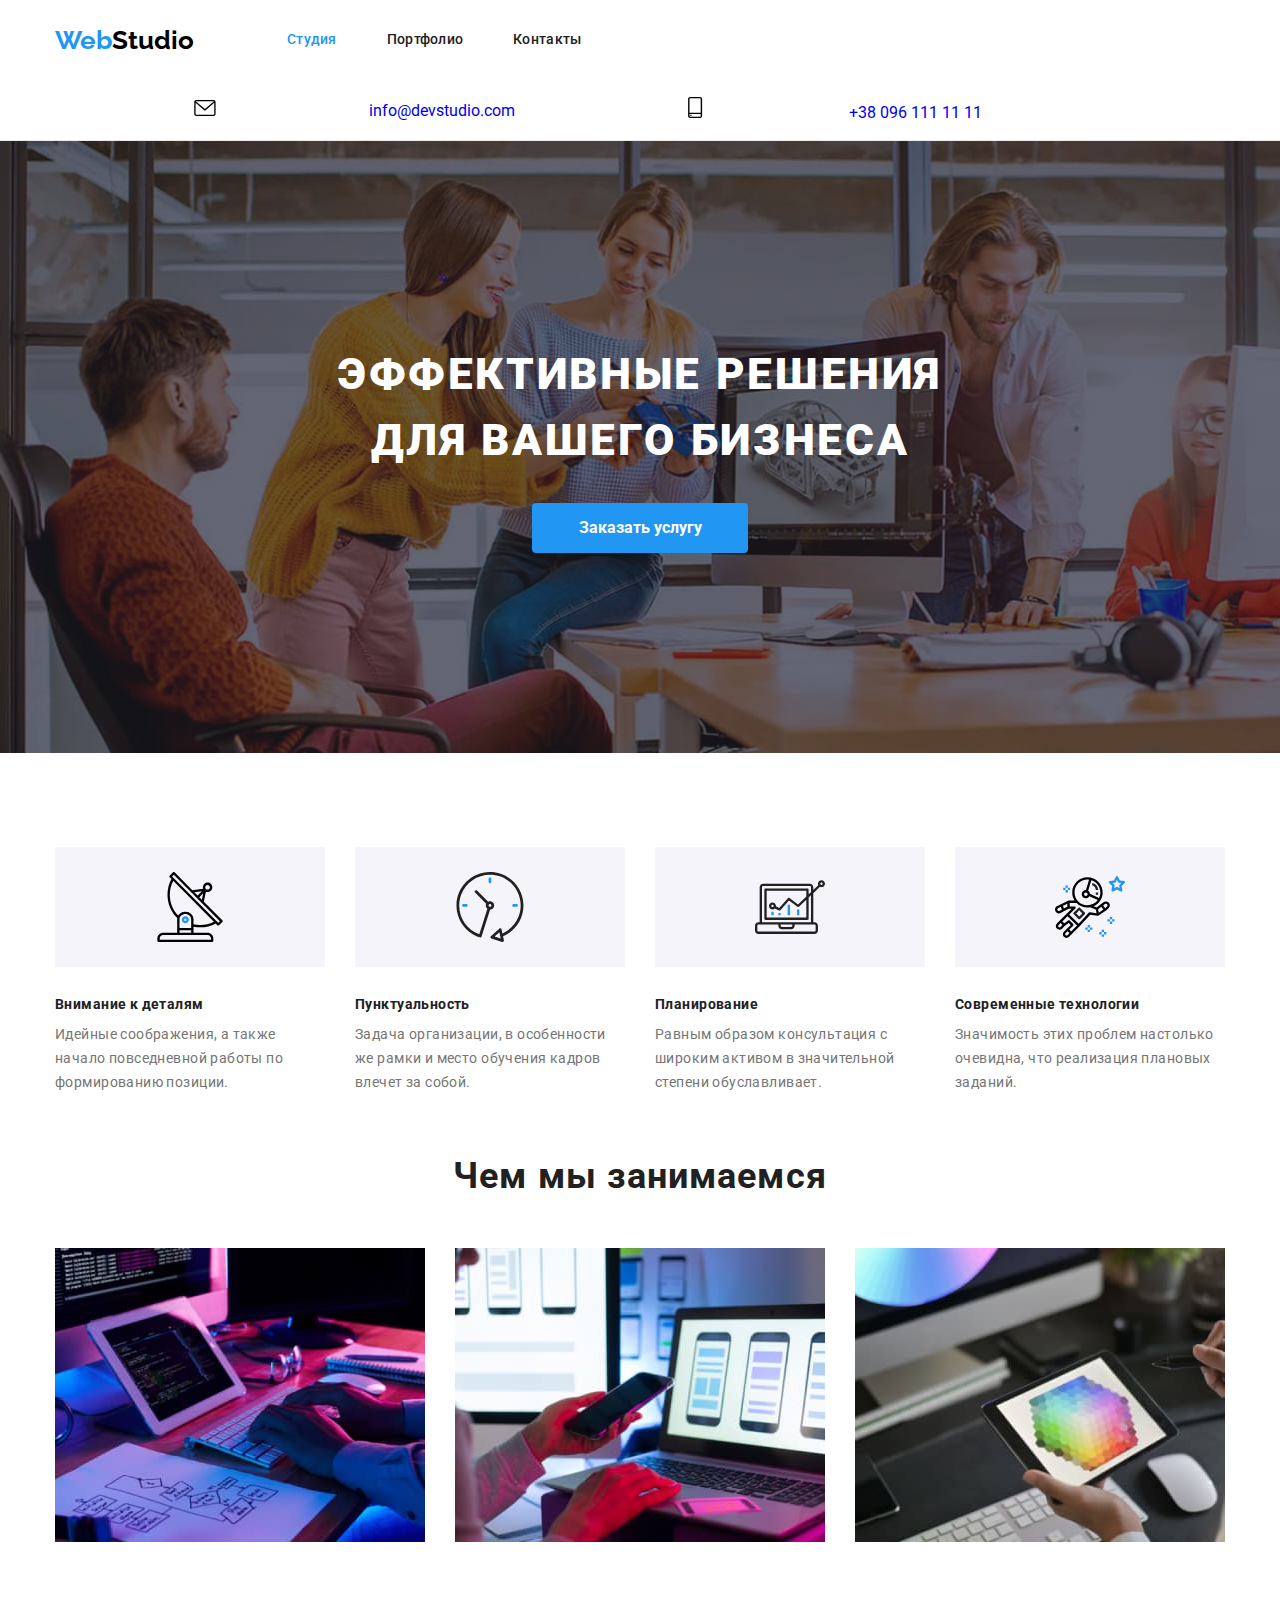
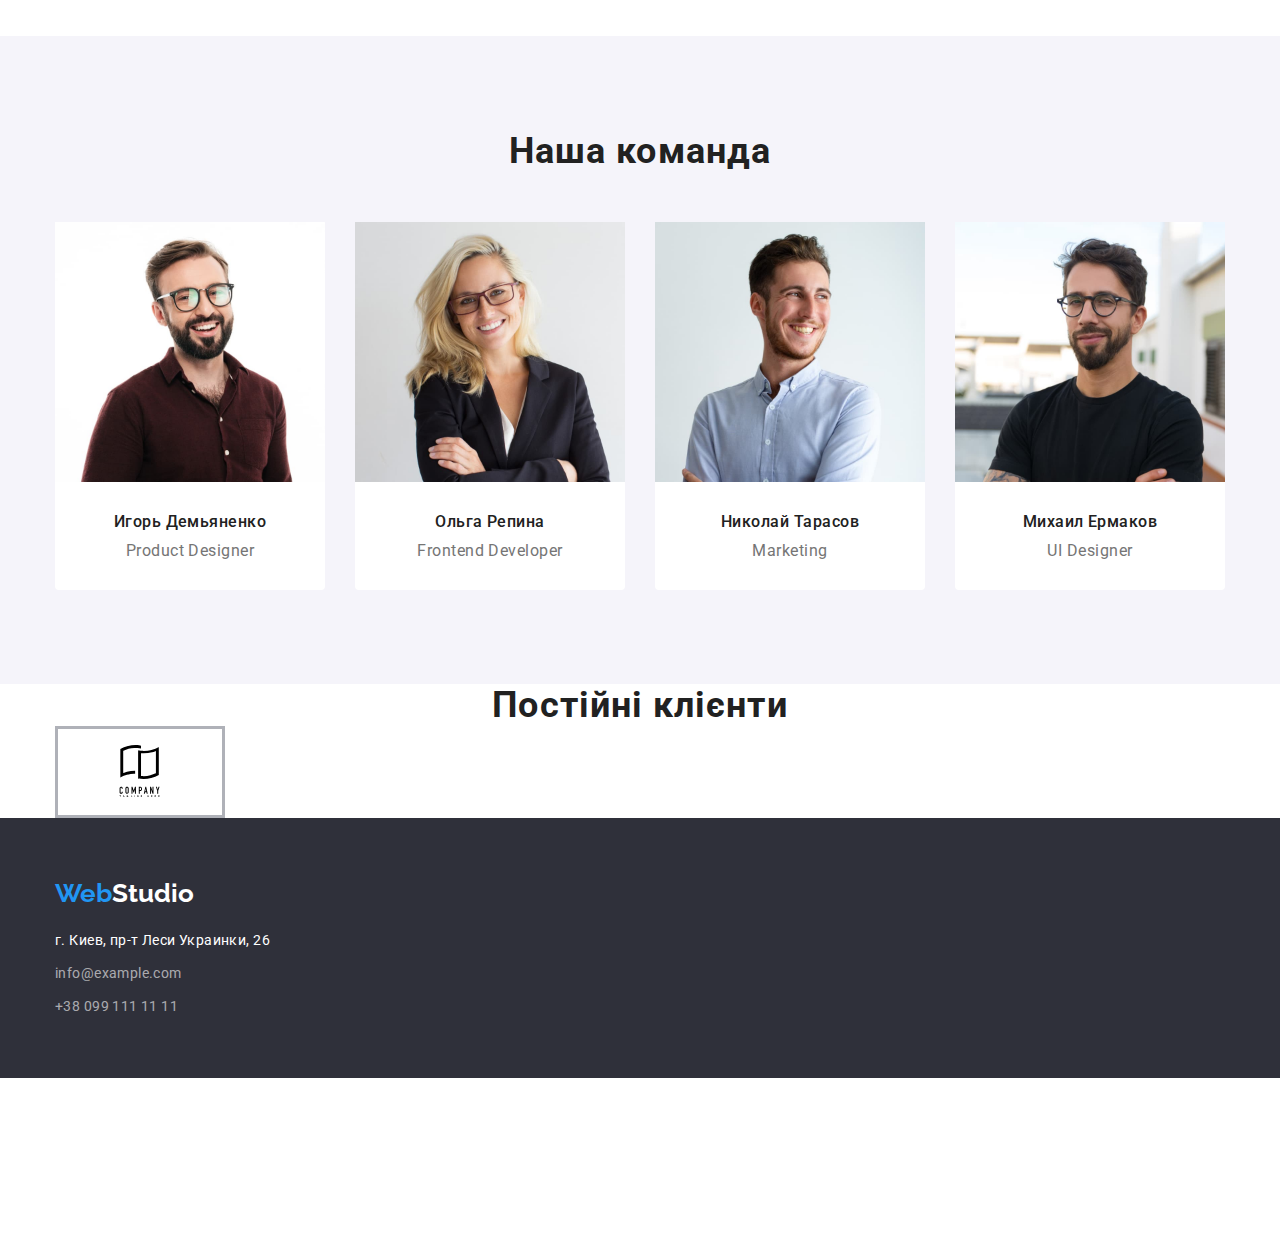
==== index.html @ adf124af "hw-4" ====
<!DOCTYPE html>
<html lang="ru">
  <head>
    <meta charset="UTF-8" />
    <meta http-equiv="X-UA-Compatible" content="IE=edge" />
    <meta name="viewport" content="width=device-width, initial-scale=1.0" />
    <title>WebStudio</title>
    <link rel="preconnect" href="https://fonts.googleapis.com" />
    <link rel="preconnect" href="https://fonts.gstatic.com" crossorigin />
    <link
      href="https://fonts.googleapis.com/css2?family=Raleway:wght@700&family=Roboto:wght@400;500;700;900&display=swap"
      rel="stylesheet"
    />
    <link
      rel="stylesheet"
      href="https://cdnjs.cloudflare.com/ajax/libs/modern-normalize/1.1.0/modern-normalize.min.css"
    />
    <link rel="stylesheet" href="./css/styles.css" />
  </head>
  <body>
    <!-- хедер -->
    <header class="header">
      <div class="container">
        <nav class="header-nav">
          <a lang="en" class="logo" href=""
            ><span class="blue-logo">Web</span>Studio
          </a>
          <ul class="header-menu-list list">
            <li class="header-menu-item">
              <a href="" class="link current header-link">Студия</a>
            </li>
            <li class="header-menu-item">
              <a class="header-link link" href="./portfolio.html">Портфолио</a>
            </li>
            <li class="header-menu-item">
              <a class="header-link link" href="">Контакты</a>
            </li>
          </ul>
        </nav>
        <!-- навигация авторизации -->
        <ul class="header-contact-list list">
          <li class="header-contact-item">
            <a href="mailto:info@devstudio.com" class="header-mail link">
              <svg class="header-icon" widht="21" height="16">
                <use href="./images/symbol-defs.svg#icon-mail"></use>
              </svg>
              info@devstudio.com</a
            >
          </li>
          <li class="header-contact-item">
            <a href="tel:+380961111111" class="header-tel link">
              <svg class="icon-smartphone" widht="16" height="21">
                <use href="./images/symbol-defs.svg#icon-smartphone"></use>
              </svg>
              +38 096 111 11 11</a
            >
          </li>
        </ul>
      </div>
    </header>
    <main>
      <!-- герой -->
      <section class="hero">
        <div class="container">
          <h1 class="hero-title">Эффективные решения для вашего бизнеса</h1>
          <button type="button" class="hero-btn cursor">Заказать услугу</button>
        </div>
      </section>

      <section class="section-feature">
        <div class="container">
          <!-- скрыт заголовок h2 -->
          <h2 class="visually-hidden">Преимущества</h2>
          <!-- наши преимущества -->
          <ul class="feature-list list">
            <li class="feature-item">
              <div class="thumb">
                <svg class="icon-antenna" widht="70" height="70">
                  <use href="./images/symbol-defs.svg#icon-antenna"></use>
                </svg>
              </div>
              <h3 class="feature-title">Внимание к деталям</h3>
              <p class="feature-text">
                Идейные соображения, а также начало повседневной работы по
                формированию позиции.
              </p>
            </li>
            <li class="feature-item">
              <div class="thumb">
                <svg class="icon-clock" widht="70" height="70">
                  <use href="./images/symbol-defs.svg#icon-clock"></use>
                </svg>
              </div>
              <h3 class="feature-title">Пунктуальность</h3>
              <p class="feature-text">
                Задача организации, в особенности же рамки и место обучения
                кадров влечет за собой.
              </p>
            </li>
            <li class="feature-item">
              <div class="thumb">
                <svg class="icon-diagram" widht="70" height="70">
                  <use href="./images/symbol-defs.svg#icon-diagram"></use>
                </svg>
              </div>
              <h3 class="feature-title">Планирование</h3>
              <p class="feature-text">
                Равным образом консультация с широким активом в значительной
                степени обуславливает.
              </p>
            </li>
            <li class="feature-item">
              <div class="thumb">
                <svg class="icon-astronaut" widht="70" height="70">
                  <use href="./images/symbol-defs.svg#icon-astronaut"></use>
                </svg>
              </div>
              <h3 class="feature-title">Современные технологии</h3>
              <p class="feature-text">
                Значимость этих проблем настолько очевидна, что реализация
                плановых заданий.
              </p>
            </li>
          </ul>
        </div>
      </section>

      <section class="section-title section">
        <div class="container">
          <!-- чем мы занимаемся -->
          <h3 class="work">Чем мы занимаемся</h3>
          <ul class="work-list list">
            <li class="work-item">
              <img src="./images/decktop.jpg" alt="компьютер" width="370" />
            </li>
            <li class="work-item">
              <img src="./images/mobile.jpg" alt="мобильный" width="370" />
            </li>
            <li class="work-item">
              <img src="./images/tab.jpg" alt="планшет" width="370" />
            </li>
          </ul>
        </div>
      </section>

      <section class="section-staff section">
        <div class="container">
          <!-- наша команда -->
          <h3 class="staff">Наша команда</h3>
          <ul class="staff-list list">
            <li class="staff-item">
              <img src="./images/Igor.jpg" alt="Igor" width="270" />
              <div class="staff-id">
                <h4 class="staff-title">Игорь Демьяненко</h4>
                <p class="staff-text">Product Designer</p>
              </div>
            </li>
            <li class="staff-item">
              <img src="./images/Olga.jpg" alt="Ольга" width="270" />
              <div class="staff-id">
                <h4 class="staff-title">Ольга Репина</h4>
                <p class="staff-text">Frontend Developer</p>
              </div>
            </li>
            <li class="staff-item">
              <img src="./images/Mykola.jpg" alt="Николай" width="270" />
              <div class="staff-id">
                <h4 class="staff-title">Николай Тарасов</h4>
                <p class="staff-text">Marketing</p>
              </div>
            </li>
            <li class="staff-item">
              <img src="./images/Mykhaylo.jpg" alt="Михаил" width="270" />
              <div class="staff-id">
                <h4 class="staff-title">Михаил Ермаков</h4>
                <p class="staff-text">UI Designer</p>
              </div>
            </li>
          </ul>
        </div>
      </section>
    </main>
    <div class="container">
      <h3 class="client-title">Постійні клієнти</h3>
      <ul class="client-list list">
        <li class="client-item">
          <div class="client">
            <svg class="icon-Logo" widht="106" height="60">
              <use href="./images/symbol-defs.svg#icon-Logo"></use>
            </svg>
          </div>
        </li>
      </ul>
    </div>
    <!-- футер -->
    <footer class="footer">
      <div class="container logo-container">
        <a lang="en" class="footer-logo" href="./index.html"
          ><span class="blue-logo">Web</span>Studio
        </a>
        <address class="address">
          <ul class="address-list list">
            <li>
              <a
                target="_blank"
                class="address-link link"
                href="https://www.google.com/maps/place/%D0%B1%D1%83%D0%BB.+%D0%9B%D0%B5%D1%81%D0%B8+%D0%A3%D0%BA%D1%80%D0%B0%D0%B8%D0%BD%D0%BA%D0%B8,+26,+%D0%9A%D0%B8%D0%B5%D0%B2,+02000/@50.4265807,30.5361971,17z/data=!3m1!4b1!4m5!3m4!1s0x40d4cf0e033ecbe9:0x57a4dffefec77da0!8m2!3d50.4265807!4d30.5383859"
              >
                г. Киев, пр-т Леси Украинки, 26
              </a>
            </li>
            <li>
              <a class="address-link mail" href="mailto:info@example.com"
                >info@example.com</a
              >
            </li>
            <li>
              <a class="address-link tel" href="tel:+380991111111"
                >+38 099 111 11 11</a
              >
            </li>
          </ul>
        </address>
      </div>
    </footer>
    <svg>
      <use href="./images/symbol-defs.svg#logo"></use>
    </svg>
  </body>
</html>
---- css/styles.css ----
:root {
  --primary-text-color: #212121;
  --title-text-color: #757575;
  --acсent-color: #2196f3;
  --primary-white-color: #ffffff;
}
/* основной текста #212121*/
/* вторичный цвет текста #757575*/
/* акцент #2196F3*/
/* белый #FFFFFF */
p,
h1,
h2,
h3,
h4,
h5,
h6 {
  margin: 0;
}
ul,
ol {
  margin: 0;
  padding-left: 0;
}
address {
  font-style: normal;
}
body {
  color: var(--primary-text-color);
  font-family: "Roboto", "sans-serif";
  background-color: var(--primary-white-color);
}
img {
  display: block;
  max-width: 100%;
  height: auto;
}
.list {
  list-style: none;
}
.link {
  text-decoration: none;
}
.section {
  padding-top: 94px;
}
/* хедер навигация  */

.header {
  /* align-items: center; */
  border-bottom: 1px solid #ececec;
}
.container {
  max-width: 1200px;
  margin-left: auto;
  margin-right: auto;
  padding-left: 15px;
  padding-right: 15px;
}
/* .logo-container {
  display: flex;
} */
.header-nav {
  display: flex;
  align-items: center;
}
.header-link {
  display: block;
  padding-top: 32px;
  padding-bottom: 32px;
  color: #212121;
  font-weight: 500;
  font-size: 14px;
  line-height: 1.14;
  letter-spacing: 0.02em;
}
.header-link:hover,
.header-link:focus {
  color: var(--acсent-color);
}

.header-menu-list {
  display: flex;
  /* margin-left: 93px; */
  padding: 0;
  align-items: center;
}

.header-menu-item:not(:last-child) {
  margin-right: 50px;
}
/* .header-nav .header-item + .header-item {
  margin-left: 50px;
} */

.header-link.current {
  color: var(--acсent-color);
}
/* --------хедер лого------- */

.logo {
  color: #000000;
  font-family: "raleway";
  font-style: normal;
  font-weight: 700;
  font-size: 26px;
  line-height: 1.19;
  text-decoration: none;
  margin-right: 93px;
}
.blue-logo {
  color: var(--acсent-color);
}

/* навигация авторизации */
.header-contact-list {
  display: flex;
  gap: 30px;
  margin-left: auto;
  /* align-items: center; */
}
.header-contact-item {
  display: flex;
  align-items: center;
}

.header-mail {
  padding-top: 20px;
  padding-bottom: 20px;
}
.header-icon {
  margin-right: 10px;
  /* background-position: center;
  background-size: contain; */
  /* padding: 0; */
}
.header-contact {
  color: var(--title-text-color);
  font-weight: 500;
  font-size: 14px;
  line-height: 1.14;
  letter-spacing: 0.02em;
  padding: 32px 0;
  display: block;
}
.header-contact:hover,
.header-contact:focus {
  color: var(--acсent-color);
}

/* ----------герой--------*/
.hero {
  /* background-color: #2f303a; */
  text-align: center;
  padding: 200px 0;
  background-image: linear-gradient(
      rgba(47, 48, 58, 0.4),
      rgba(47, 48, 58, 0.4)
    ),
    url(../images/Img-bg.jpg);
  max-width: 1600px;
  min-height: 600px;
  background-size: cover;
  background-repeat: no-repeat;
  /* background-position: center; */
  background-color: #c4c4c4;
}
.hero-title {
  color: var(--primary-white-color);
  font-weight: 900;
  font-size: 44px;
  line-height: 1.5;
  letter-spacing: 0.06em;
  text-transform: uppercase;
  margin-bottom: 30px;
  max-width: 696px;
  margin-left: auto;
  margin-right: auto;
}
.hero-btn {
  /* размер кнопки, прозрачная рамка */
  color: #ffffff;
  background-color: #2196f3;
  border: none;
  font-family: "Roboto", "sans-serif";
  font-weight: 700;
  font-size: 16px;
  line-height: 1.88;
  border-radius: 4px;
  min-width: 216px;
  padding: 10px 32px;
  text-align: center;
  display: inline-block;
  /* margin-bottom: 200px; */
}
.hero-btn:hover,
.hero-btn:focus {
  color: #ffffff;
  background-color: #188ce8;
}

/* ---наши преимущества, заголовок скрыт ----*/
.visually-hidden {
  position: absolute;
  width: 1px;
  height: 1px;
  margin: -1px;
  border: 0;
  padding: 0;
  white-space: nowrap;
  clip-path: inset(100%);
  clip: rect(0 0 0 0);
  overflow: hidden;
}
.thumb {
  display: flex;
  justify-content: center;
  align-items: center;
  background-color: #f5f4fa;
  width: 270px;
  height: 120px;
}
.feature-list {
  display: flex;
  flex-wrap: wrap;
  column-gap: 30px;
}
.section-feature {
  padding-top: 94px;
}
.thumb {
  margin-bottom: 30px;
}
.feature-item {
  width: calc((100% - 90px) / 4);
  height: 120px;
}
/* .icon-antenna {
  width: 70px;
  height: 70px;
} */
.feature-title {
  font-weight: 700;
  font-size: 14px;
  line-height: 1.14;
  letter-spacing: 0.03em;
  margin-bottom: 10px;
}

.feature-text {
  color: var(--title-text-color);
  font-size: 14px;
  line-height: 1.7;
  letter-spacing: 0.03em;
}
/* -----чем мы занимаемся----- */
.section-title {
  padding-bottom: 94px;
}
.work {
  font-weight: 700;
  font-size: 36px;
  line-height: 1.17;
  letter-spacing: 0.03em;
  text-align: center;
  margin-bottom: 50px;
  margin-top: 94px;
}
.work-list {
  display: flex;
  gap: 30px;
}
.work-item {
  width: calc((100%-60px) / 3);
}
/* -----наша команда----- */
.section-staff {
  background-color: #f5f4fa;
  padding-bottom: 94px;
}
.staff {
  font-weight: 700;
  font-size: 36px;
  line-height: 1.17;
  letter-spacing: 0.03em;
  text-align: center;
  margin-bottom: 50px;
}
.staff-item {
  border-radius: 0px 0px 4px 4px;
  background: #ffffff;
}
.staff-list {
  display: flex;
  gap: 30px;
}
.staff-title {
  font-weight: 500;
  font-size: 16px;
  line-height: 1.19;
  letter-spacing: 0.03em;
  text-align: center;
  margin-bottom: 10px;
}
.staff-text {
  color: var(--title-text-color);
  font-size: 16px;
  line-height: 1.19;
  letter-spacing: 0.03em;
  text-align: center;
}
.staff-id {
  padding-bottom: 30px;
  padding-top: 30px;
}
.staff-item {
  width: calc((100%-90px) / 4);
}
/* ------Постоянные клиенты */
.client {
  display: block;
  width: 170px;
  height: 92px;
  border-color: #afb1b8;
  border-style: solid;
  display: flex;
  justify-content: center;
  align-items: center;
}
.client-title {
  font-weight: 700;
  font-size: 36px;
  line-height: 42px;
  text-align: center;
  letter-spacing: 0.03em;
  color: var(--primary-text-color);
}

/* ------- футер ------- */
.footer {
  background-color: #2f303a;
  padding-top: 60px;
  padding-bottom: 60px;
}
.footer-logo {
  display: inline-block;
  color: #ffffff;
  font-family: "raleway";
  font-style: normal;
  font-weight: 700;
  font-size: 26px;
  line-height: 1.19;
  text-decoration: none;
  margin-bottom: 20px;
}

.address-link {
  color: #ffffff;
  font-family: "roboto";
  font-size: 14px;
  line-height: 1.71;
  letter-spacing: 0.03em;
  text-decoration: none;
  display: inline-block;
}

.address-list :not(:last-child) {
  margin-bottom: 9px;
}
.address-link:hover,
.address-link:focus {
  color: var(--acсent-color);
}
.mail,
.tel {
  color: rgba(255, 255, 255, 0.6);
  font-family: "Roboto";
  font-style: normal;
  font-weight: 400;
  font-size: 14px;
  line-height: 1.71;
  letter-spacing: 0.03em;
  text-decoration: none;
}

/* Портфолио */

/* ------Кнопки фильтры портфолио----- */
.section-portfolio {
  padding: 94px 0;
}
.button-list {
  display: flex;
  justify-content: center;
  gap: 8px;
  margin-bottom: 50px;
}
.button-portfolio {
  color: var(--primary-text-color);
  font-family: inherit;
  background-color: #f5f4fa;
  font-weight: 500;
  font-size: 16px;
  line-height: 1.63;
  letter-spacing: 0.03em;
  border: none;
  padding: 6px 22px;
  border-radius: 4px;
}
.cursor {
  cursor: pointer;
}
.button-portfolio:hover,
.button-portfolio:focus {
  color: var(--primary-white-color);
  background-color: #188ce8;
}
/* ------карточки портфолио----- */
.picture-list {
  display: flex;
  flex-wrap: wrap;
  gap: 30px;
}

.picture-title {
  font-weight: 700;
  font-size: 18px;
  line-height: 2;
  letter-spacing: 0.06em;
  margin-bottom: 4px;
}

.picture-text {
  color: var(--title-text-color);
  font-size: 16px;
  line-height: 1.88;
  letter-spacing: 0.03em;
}

.card-content {
  padding: 20px 24px;
  border: 1px solid #eeeeee;
  border-top: 0;
}
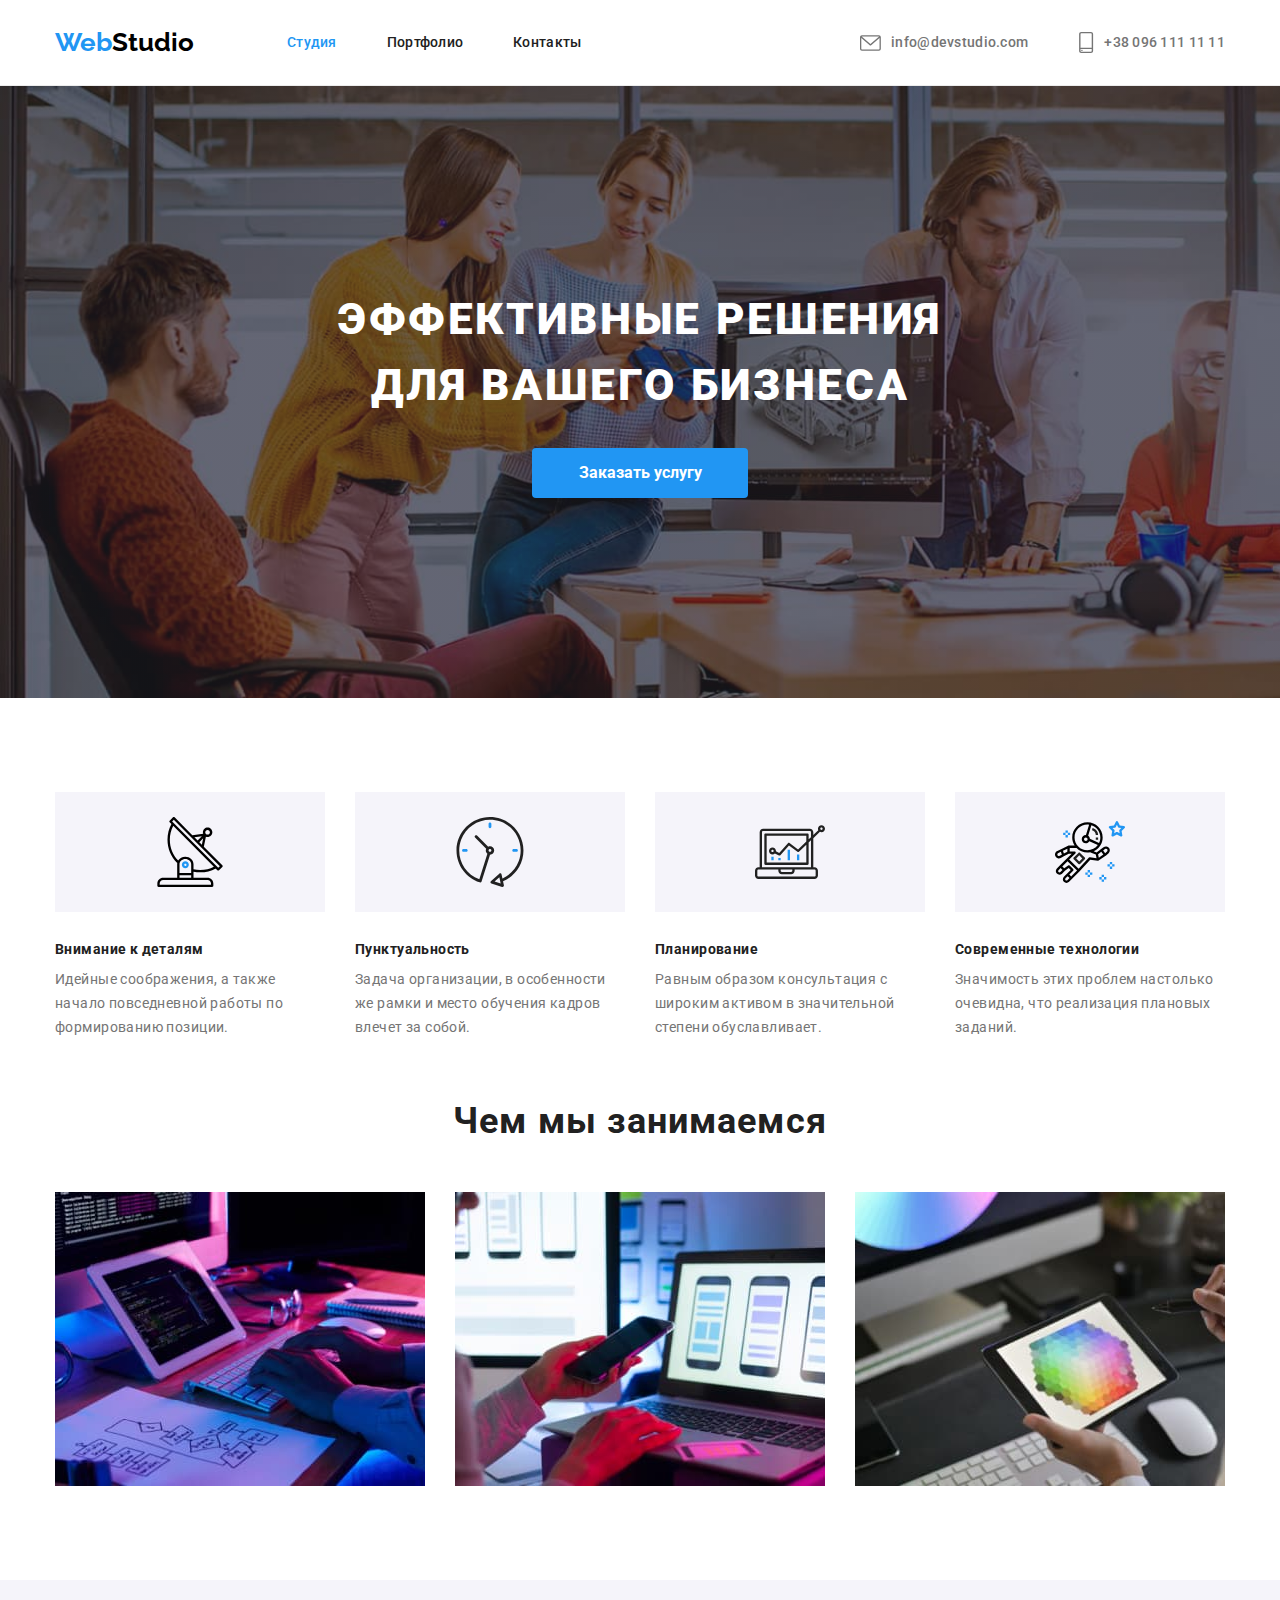
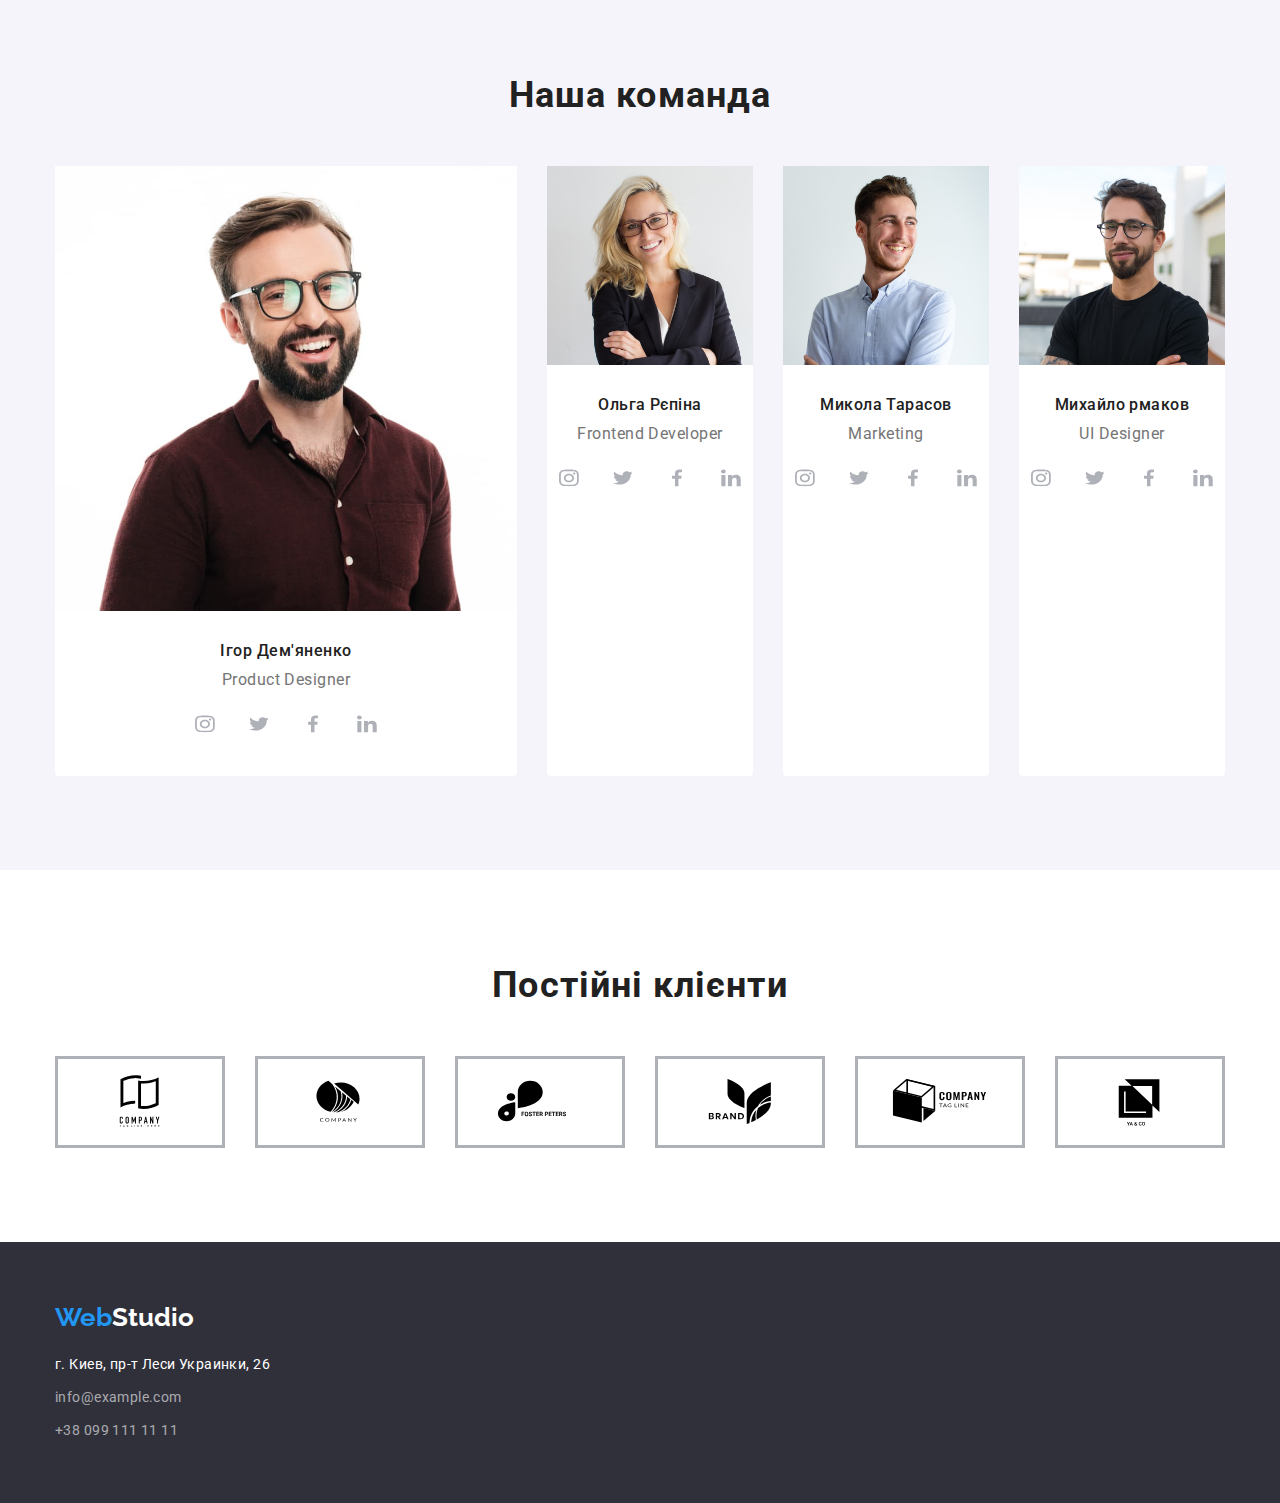
==== commit 78c6456a: "change 3107" ====
--- a/index.html
+++ b/index.html
@@ -20,36 +20,36 @@
   <body>
     <!-- хедер -->
     <header class="header">
-      <div class="container">
+      <div class="container container-header">
         <nav class="header-nav">
-          <a lang="en" class="logo" href=""
+          <a lang="en" class="logo" href="./index.html"
             ><span class="blue-logo">Web</span>Studio
           </a>
-          <ul class="header-menu-list list">
-            <li class="header-menu-item">
-              <a href="" class="link current header-link">Студия</a>
-            </li>
-            <li class="header-menu-item">
+          <ul class="header-list list">
+            <li class="header-item">
+              <a href="" class="link current header-link link">Студия</a>
+            </li>
+            <li class="header-item">
               <a class="header-link link" href="./portfolio.html">Портфолио</a>
             </li>
-            <li class="header-menu-item">
+            <li class="header-item">
               <a class="header-link link" href="">Контакты</a>
             </li>
           </ul>
         </nav>
         <!-- навигация авторизации -->
-        <ul class="header-contact-list list">
-          <li class="header-contact-item">
-            <a href="mailto:info@devstudio.com" class="header-mail link">
-              <svg class="header-icon" widht="21" height="16">
+        <ul class="header-auth list">
+          <li class="auth-item">
+            <a href="mailto:info@devstudio.com" class="header-contact link">
+              <svg class="header-icon" width="21" height="16">
                 <use href="./images/symbol-defs.svg#icon-mail"></use>
               </svg>
               info@devstudio.com</a
             >
           </li>
-          <li class="header-contact-item">
-            <a href="tel:+380961111111" class="header-tel link">
-              <svg class="icon-smartphone" widht="16" height="21">
+          <li class="auth-item">
+            <a href="tel:+380961111111" class="header-contact link">
+              <svg class="header-icon" width="16" height="21">
                 <use href="./images/symbol-defs.svg#icon-smartphone"></use>
               </svg>
               +38 096 111 11 11</a
@@ -75,7 +75,7 @@
           <ul class="feature-list list">
             <li class="feature-item">
               <div class="thumb">
-                <svg class="icon-antenna" widht="70" height="70">
+                <svg class="icon-antenna" width="70" height="70">
                   <use href="./images/symbol-defs.svg#icon-antenna"></use>
                 </svg>
               </div>
@@ -87,7 +87,7 @@
             </li>
             <li class="feature-item">
               <div class="thumb">
-                <svg class="icon-clock" widht="70" height="70">
+                <svg class="icon-clock" width="70" height="70">
                   <use href="./images/symbol-defs.svg#icon-clock"></use>
                 </svg>
               </div>
@@ -99,7 +99,7 @@
             </li>
             <li class="feature-item">
               <div class="thumb">
-                <svg class="icon-diagram" widht="70" height="70">
+                <svg class="icon-diagram" width="70" height="70">
                   <use href="./images/symbol-defs.svg#icon-diagram"></use>
                 </svg>
               </div>
@@ -111,7 +111,7 @@
             </li>
             <li class="feature-item">
               <div class="thumb">
-                <svg class="icon-astronaut" widht="70" height="70">
+                <svg class="icon-astronaut" width="70" height="70">
                   <use href="./images/symbol-defs.svg#icon-astronaut"></use>
                 </svg>
               </div>
@@ -149,31 +149,175 @@
           <h3 class="staff">Наша команда</h3>
           <ul class="staff-list list">
             <li class="staff-item">
-              <img src="./images/Igor.jpg" alt="Igor" width="270" />
+              <img src="./images/Igor.jpg" alt="Igor" wigth="270" />
               <div class="staff-id">
-                <h4 class="staff-title">Игорь Демьяненко</h4>
+                <h4 class="staff-title">Ігор Дем'яненко</h4>
                 <p class="staff-text">Product Designer</p>
+                <ul class="soc-list">
+                  <li class="soc-item">
+                    <a href="" class="soc-link link">
+                      <svg class="soc-icon" width="20" height="20">
+                        <use
+                          href="./images/symbol-defs.svg#icon-instagram"
+                        ></use>
+                      </svg>
+                    </a>
+                  </li>
+                  <li class="soc-item">
+                    <a href="" class="soc-link link">
+                      <svg class="soc-icon" width="20" height="20">
+                        <use href="./images/symbol-defs.svg#icon-twitter"></use>
+                      </svg>
+                    </a>
+                  </li>
+                  <li class="soc-item">
+                    <a href="" class="soc-link link"
+                      ><svg class="soc-icon" width="20" height="20">
+                        <use
+                          href="./images/symbol-defs.svg#icon-facebook"
+                        ></use>
+                      </svg>
+                    </a>
+                  </li>
+                  <li class="soc-item">
+                    <a href="" class="soc-link link"
+                      ><svg class="soc-icon" width="20" height="20">
+                        <use
+                          href="./images/symbol-defs.svg#icon-linkedin"
+                        ></use>
+                      </svg>
+                    </a>
+                  </li>
+                </ul>
               </div>
             </li>
             <li class="staff-item">
               <img src="./images/Olga.jpg" alt="Ольга" width="270" />
               <div class="staff-id">
-                <h4 class="staff-title">Ольга Репина</h4>
+                <h4 class="staff-title">Ольга Рєпіна</h4>
                 <p class="staff-text">Frontend Developer</p>
+                <ul class="soc-list">
+                  <li class="soc-item">
+                    <a href="" class="soc-link link">
+                      <svg class="soc-icon" width="20" height="20">
+                        <use
+                          href="./images/symbol-defs.svg#icon-instagram"
+                        ></use>
+                      </svg>
+                    </a>
+                  </li>
+                  <li class="soc-item">
+                    <a href="" class="soc-link link">
+                      <svg class="soc-icon" width="20" height="20">
+                        <use href="./images/symbol-defs.svg#icon-twitter"></use>
+                      </svg>
+                    </a>
+                  </li>
+                  <li class="soc-item">
+                    <a href="" class="soc-link link"
+                      ><svg class="soc-icon" width="20" height="20">
+                        <use
+                          href="./images/symbol-defs.svg#icon-facebook"
+                        ></use>
+                      </svg>
+                    </a>
+                  </li>
+                  <li class="soc-item">
+                    <a href="" class="soc-link link"
+                      ><svg class="soc-icon" width="20" height="20">
+                        <use
+                          href="./images/symbol-defs.svg#icon-linkedin"
+                        ></use>
+                      </svg>
+                    </a>
+                  </li>
+                </ul>
               </div>
             </li>
             <li class="staff-item">
               <img src="./images/Mykola.jpg" alt="Николай" width="270" />
               <div class="staff-id">
-                <h4 class="staff-title">Николай Тарасов</h4>
+                <h4 class="staff-title">Микола Тарасов</h4>
                 <p class="staff-text">Marketing</p>
+                <ul class="soc-list">
+                  <li class="soc-item">
+                    <a href="" class="soc-link link">
+                      <svg class="soc-icon" width="20" height="20">
+                        <use
+                          href="./images/symbol-defs.svg#icon-instagram"
+                        ></use>
+                      </svg>
+                    </a>
+                  </li>
+                  <li class="soc-item">
+                    <a href="" class="soc-link link">
+                      <svg class="soc-icon" width="20" height="20">
+                        <use href="./images/symbol-defs.svg#icon-twitter"></use>
+                      </svg>
+                    </a>
+                  </li>
+                  <li class="soc-item">
+                    <a href="" class="soc-link link"
+                      ><svg class="soc-icon" width="20" height="20">
+                        <use
+                          href="./images/symbol-defs.svg#icon-facebook"
+                        ></use>
+                      </svg>
+                    </a>
+                  </li>
+                  <li class="soc-item">
+                    <a href="" class="soc-link link"
+                      ><svg class="soc-icon" width="20" height="20">
+                        <use
+                          href="./images/symbol-defs.svg#icon-linkedin"
+                        ></use>
+                      </svg>
+                    </a>
+                  </li>
+                </ul>
               </div>
             </li>
             <li class="staff-item">
               <img src="./images/Mykhaylo.jpg" alt="Михаил" width="270" />
               <div class="staff-id">
-                <h4 class="staff-title">Михаил Ермаков</h4>
+                <h4 class="staff-title">Михайло рмаков</h4>
                 <p class="staff-text">UI Designer</p>
+                <ul class="soc-list">
+                  <li class="soc-item">
+                    <a href="" class="soc-link link">
+                      <svg class="soc-icon" width="20" height="20">
+                        <use
+                          href="./images/symbol-defs.svg#icon-instagram"
+                        ></use>
+                      </svg>
+                    </a>
+                  </li>
+                  <li class="soc-item">
+                    <a href="" class="soc-link link">
+                      <svg class="soc-icon" width="20" height="20">
+                        <use href="./images/symbol-defs.svg#icon-twitter"></use>
+                      </svg>
+                    </a>
+                  </li>
+                  <li class="soc-item">
+                    <a href="" class="soc-link link"
+                      ><svg class="soc-icon" width="20" height="20">
+                        <use
+                          href="./images/symbol-defs.svg#icon-facebook"
+                        ></use>
+                      </svg>
+                    </a>
+                  </li>
+                  <li class="soc-item">
+                    <a href="" class="soc-link link"
+                      ><svg class="soc-icon" width="20" height="20">
+                        <use
+                          href="./images/symbol-defs.svg#icon-linkedin"
+                        ></use>
+                      </svg>
+                    </a>
+                  </li>
+                </ul>
               </div>
             </li>
           </ul>
@@ -185,8 +329,43 @@
       <ul class="client-list list">
         <li class="client-item">
           <div class="client">
-            <svg class="icon-Logo" widht="106" height="60">
-              <use href="./images/symbol-defs.svg#icon-Logo"></use>
+            <svg class="icon-logo" width="106" height="60">
+              <use href="./images/symbol-defs.svg#icon-logo"></use>
+            </svg>
+          </div>
+        </li>
+        <li class="client-item">
+          <div class="client">
+            <svg class="icon-logo" width="106" height="60">
+              <use href="./images/symbol-defs.svg#icon-logo-2"></use>
+            </svg>
+          </div>
+        </li>
+        <li class="client-item">
+          <div class="client">
+            <svg class="icon-logo" width="106" height="60">
+              <use href="./images/symbol-defs.svg#icon-logo-3"></use>
+            </svg>
+          </div>
+        </li>
+        <li class="client-item">
+          <div class="client">
+            <svg class="icon-logo" width="106" height="60">
+              <use href="./images/symbol-defs.svg#icon-logo-4"></use>
+            </svg>
+          </div>
+        </li>
+        <li class="client-item">
+          <div class="client">
+            <svg class="icon-logo" width="106" height="60">
+              <use href="./images/symbol-defs.svg#icon-logo-5"></use>
+            </svg>
+          </div>
+        </li>
+        <li class="client-item">
+          <div class="client">
+            <svg class="icon-logo" width="106" height="60">
+              <use href="./images/symbol-defs.svg#icon-logo-6"></use>
             </svg>
           </div>
         </li>
@@ -223,8 +402,5 @@
         </address>
       </div>
     </footer>
-    <svg>
-      <use href="./images/symbol-defs.svg#logo"></use>
-    </svg>
   </body>
 </html>
--- a/css/styles.css
+++ b/css/styles.css
@@ -46,10 +46,40 @@
 }
 /* хедер навигация  */
 
-.header {
-  /* align-items: center; */
-  border-bottom: 1px solid #ececec;
-}
+.header-link {
+  display: block;
+  padding-top: 32px;
+  padding-bottom: 32px;
+  color: #212121;
+  font-weight: 500;
+  font-size: 14px;
+  line-height: 1.14;
+  letter-spacing: 0.02em;
+}
+
+.header-link:hover,
+.header-link:focus {
+  color: var(--acсent-color);
+}
+
+.header-nav {
+  display: flex;
+  align-items: center;
+}
+.header-list {
+  display: flex;
+  margin-left: 93px;
+  padding: 0;
+}
+
+.header-nav .header-item + .header-item {
+  margin-left: 50px;
+}
+
+.header-link.current {
+  color: var(--acсent-color);
+}
+
 .container {
   max-width: 1200px;
   margin-left: auto;
@@ -57,47 +87,10 @@
   padding-left: 15px;
   padding-right: 15px;
 }
-/* .logo-container {
-  display: flex;
-} */
-.header-nav {
-  display: flex;
-  align-items: center;
-}
-.header-link {
-  display: block;
-  padding-top: 32px;
-  padding-bottom: 32px;
-  color: #212121;
-  font-weight: 500;
-  font-size: 14px;
-  line-height: 1.14;
-  letter-spacing: 0.02em;
-}
-.header-link:hover,
-.header-link:focus {
-  color: var(--acсent-color);
-}
-
-.header-menu-list {
-  display: flex;
-  /* margin-left: 93px; */
-  padding: 0;
-  align-items: center;
-}
-
-.header-menu-item:not(:last-child) {
-  margin-right: 50px;
-}
-/* .header-nav .header-item + .header-item {
-  margin-left: 50px;
-} */
-
-.header-link.current {
-  color: var(--acсent-color);
-}
-/* --------хедер лого------- */
-
+
+.container-header {
+  display: flex;
+}
 .logo {
   color: #000000;
   font-family: "raleway";
@@ -106,34 +99,24 @@
   font-size: 26px;
   line-height: 1.19;
   text-decoration: none;
-  margin-right: 93px;
-}
+}
+
 .blue-logo {
   color: var(--acсent-color);
 }
 
-/* навигация авторизации */
-.header-contact-list {
-  display: flex;
-  gap: 30px;
+.header {
+  align-items: center;
+  border-bottom: 1px solid #ececec;
+}
+
+.header-auth {
+  display: flex;
+  gap: 50px;
   margin-left: auto;
-  /* align-items: center; */
-}
-.header-contact-item {
-  display: flex;
-  align-items: center;
-}
-
-.header-mail {
-  padding-top: 20px;
-  padding-bottom: 20px;
-}
-.header-icon {
-  margin-right: 10px;
-  /* background-position: center;
-  background-size: contain; */
-  /* padding: 0; */
-}
+  align-items: center;
+}
+
 .header-contact {
   color: var(--title-text-color);
   font-weight: 500;
@@ -141,14 +124,24 @@
   line-height: 1.14;
   letter-spacing: 0.02em;
   padding: 32px 0;
-  display: block;
+  display: flex;
+  align-items: center;
 }
 .header-contact:hover,
 .header-contact:focus {
   color: var(--acсent-color);
 }
 
+/* навигация авторизации */
+
+.header-icon {
+  margin-right: 10px;
+  align-items: center;
+  fill: currentColor;
+}
+
 /* ----------герой--------*/
+
 .hero {
   /* background-color: #2f303a; */
   text-align: center;
@@ -235,10 +228,7 @@
   width: calc((100% - 90px) / 4);
   height: 120px;
 }
-/* .icon-antenna {
-  width: 70px;
-  height: 70px;
-} */
+
 .feature-title {
   font-weight: 700;
   font-size: 14px;
@@ -278,6 +268,40 @@
   background-color: #f5f4fa;
   padding-bottom: 94px;
 }
+.soc-link {
+  width: 44px;
+  height: 44px;
+  border-radius: 50%;
+  background-color: var(--primary-white-color);
+  display: flex;
+  justify-content: center;
+  align-items: center;
+  color: #afb1b8;
+}
+.soc-link:hover {
+  background-color: var(--acсent-color);
+}
+.soc-link:focus {
+  background-color: var(--acсent-color);
+}
+.soc-link:hover .soc-icon {
+  fill: var(--primary-white-color);
+}
+.soc-link:focus .soc-icon {
+  fill: var(--primary-white-color);
+}
+.soc-item {
+  list-style-type: none;
+}
+.soc-list {
+  display: flex;
+  justify-content: center;
+  gap: 10px;
+}
+.soc-icon {
+  fill: currentColor;
+}
+
 .staff {
   font-weight: 700;
   font-size: 36px;
@@ -292,7 +316,7 @@
 }
 .staff-list {
   display: flex;
-  gap: 30px;
+  column-gap: 30px;
 }
 .staff-title {
   font-weight: 500;
@@ -308,6 +332,7 @@
   line-height: 1.19;
   letter-spacing: 0.03em;
   text-align: center;
+  margin-bottom: 13px;
 }
 .staff-id {
   padding-bottom: 30px;
@@ -318,7 +343,7 @@
 }
 /* ------Постоянные клиенты */
 .client {
-  display: block;
+  /* display: flex; */
   width: 170px;
   height: 92px;
   border-color: #afb1b8;
@@ -326,6 +351,12 @@
   display: flex;
   justify-content: center;
   align-items: center;
+  gap: 30px;
+}
+.client-list {
+  display: flex;
+  gap: 30px;
+  padding-bottom: 94px;
 }
 .client-title {
   font-weight: 700;
@@ -334,6 +365,8 @@
   text-align: center;
   letter-spacing: 0.03em;
   color: var(--primary-text-color);
+  padding-top: 94px;
+  padding-bottom: 50px;
 }
 
 /* ------- футер ------- */
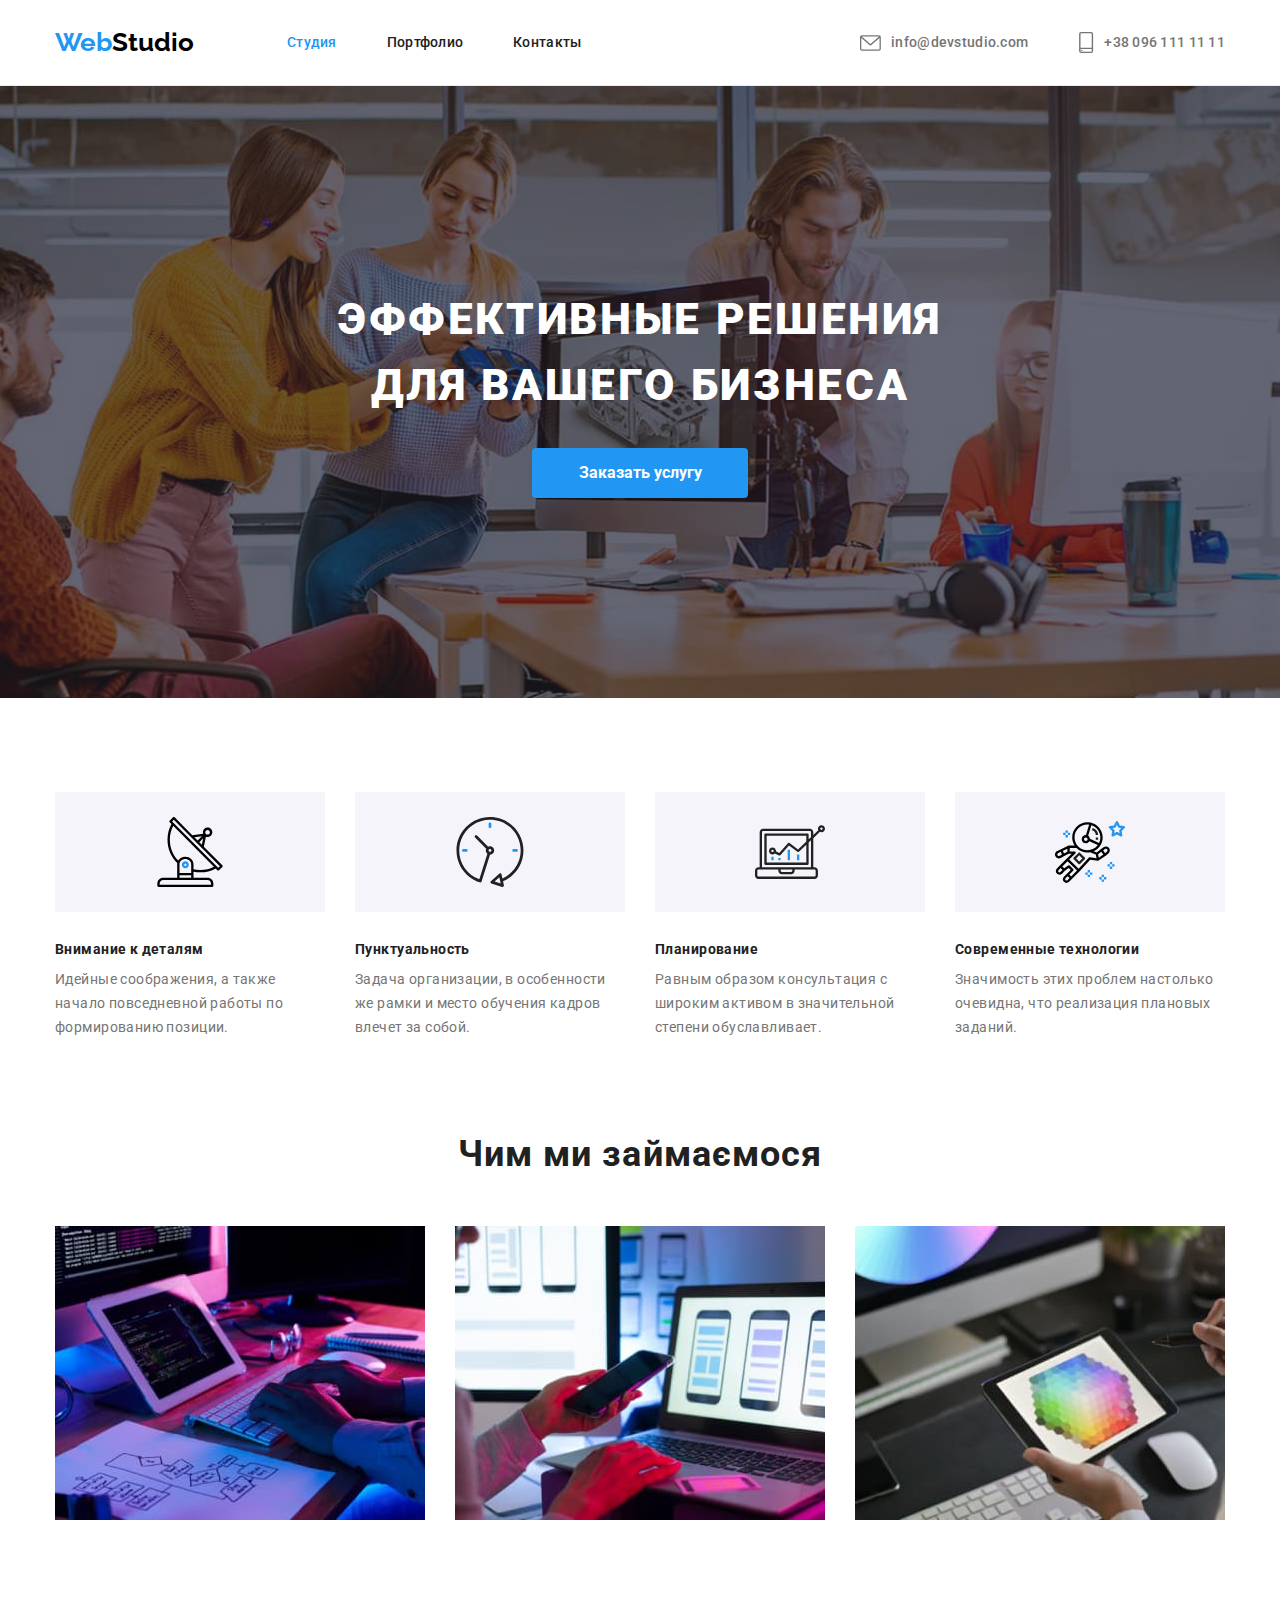
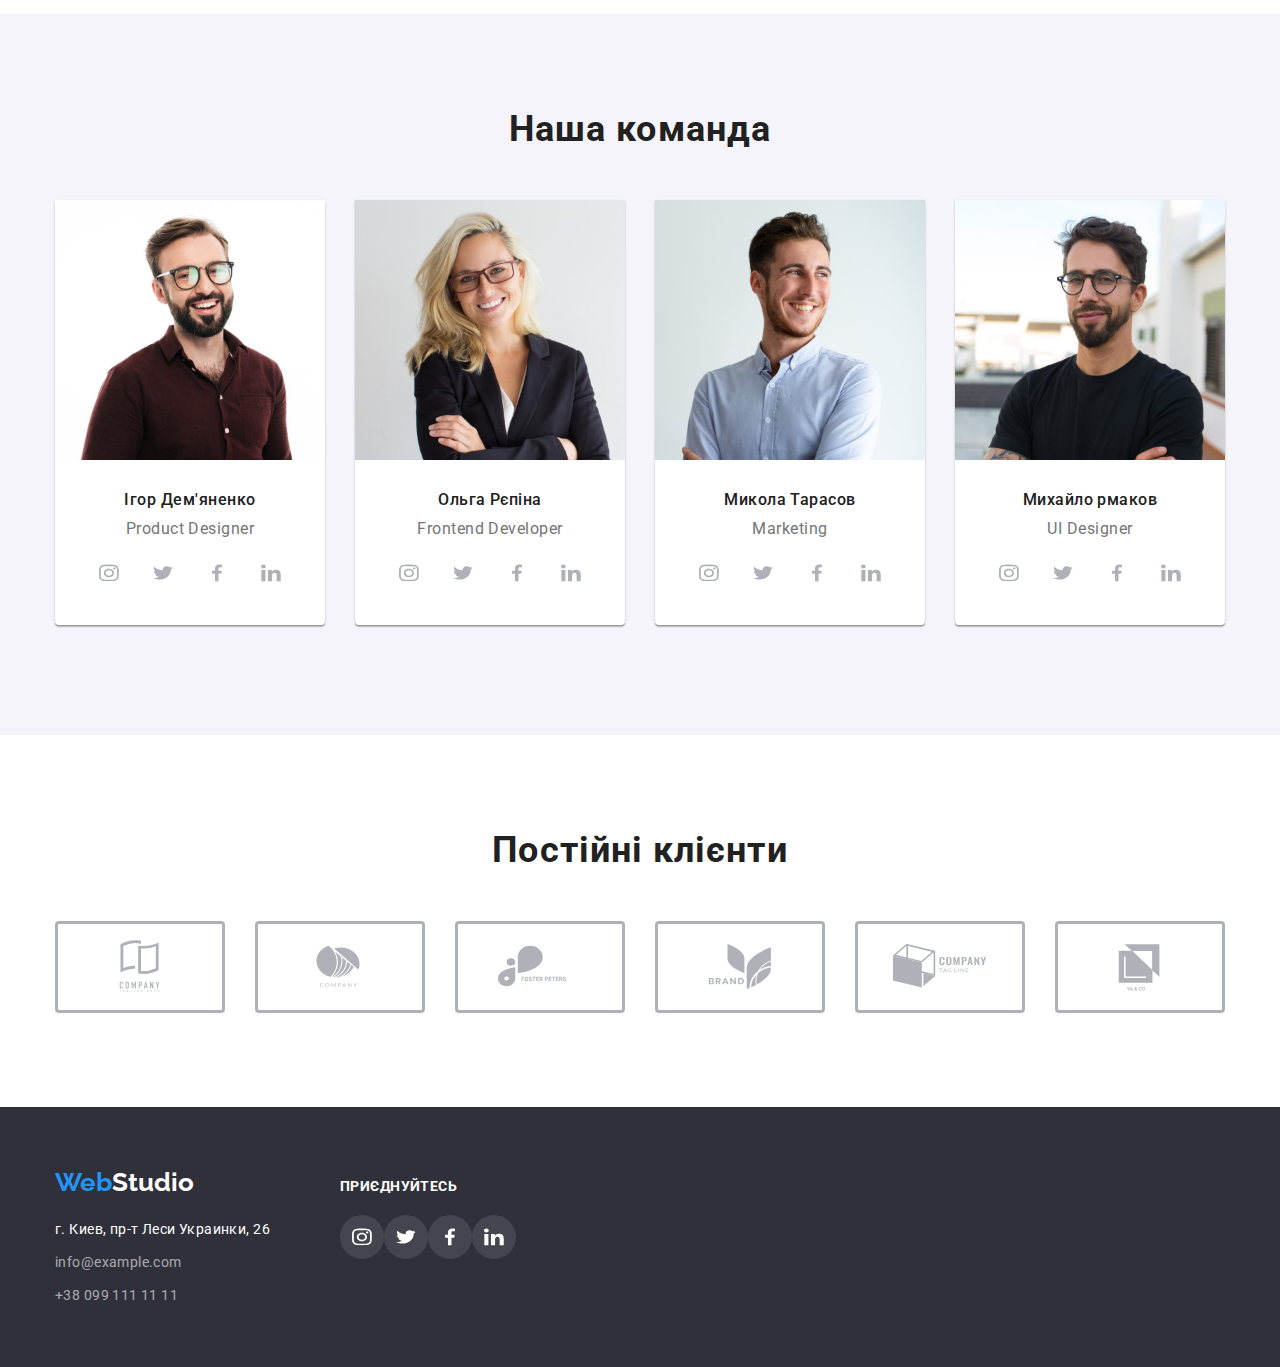
==== commit 157f3172: "end hw-4" ====
--- a/index.html
+++ b/index.html
@@ -128,7 +128,7 @@
       <section class="section-title section">
         <div class="container">
           <!-- чем мы занимаемся -->
-          <h3 class="work">Чем мы занимаемся</h3>
+          <h3 class="work">Чим ми займаємося</h3>
           <ul class="work-list list">
             <li class="work-item">
               <img src="./images/decktop.jpg" alt="компьютер" width="370" />
@@ -149,7 +149,7 @@
           <h3 class="staff">Наша команда</h3>
           <ul class="staff-list list">
             <li class="staff-item">
-              <img src="./images/Igor.jpg" alt="Igor" wigth="270" />
+              <img src="./images/Igor.jpg" alt="Ігор" width="270" />
               <div class="staff-id">
                 <h4 class="staff-title">Ігор Дем'яненко</h4>
                 <p class="staff-text">Product Designer</p>
@@ -328,56 +328,68 @@
       <h3 class="client-title">Постійні клієнти</h3>
       <ul class="client-list list">
         <li class="client-item">
-          <div class="client">
-            <svg class="icon-logo" width="106" height="60">
-              <use href="./images/symbol-defs.svg#icon-logo"></use>
-            </svg>
-          </div>
-        </li>
-        <li class="client-item">
-          <div class="client">
-            <svg class="icon-logo" width="106" height="60">
-              <use href="./images/symbol-defs.svg#icon-logo-2"></use>
-            </svg>
-          </div>
-        </li>
-        <li class="client-item">
-          <div class="client">
-            <svg class="icon-logo" width="106" height="60">
-              <use href="./images/symbol-defs.svg#icon-logo-3"></use>
-            </svg>
-          </div>
-        </li>
-        <li class="client-item">
-          <div class="client">
-            <svg class="icon-logo" width="106" height="60">
-              <use href="./images/symbol-defs.svg#icon-logo-4"></use>
-            </svg>
-          </div>
-        </li>
-        <li class="client-item">
-          <div class="client">
-            <svg class="icon-logo" width="106" height="60">
-              <use href="./images/symbol-defs.svg#icon-logo-5"></use>
-            </svg>
-          </div>
-        </li>
-        <li class="client-item">
-          <div class="client">
-            <svg class="icon-logo" width="106" height="60">
-              <use href="./images/symbol-defs.svg#icon-logo-6"></use>
-            </svg>
-          </div>
+          <a href="" class="client-link link">
+            <div class="client">
+              <svg class="icon-logo" width="106" height="60">
+                <use href="./images/symbol-defs.svg#icon-logo"></use>
+              </svg>
+            </div>
+          </a>
+        </li>
+        <li class="client-item">
+          <a href="" class="client-link link">
+            <div class="client">
+              <svg class="icon-logo" width="106" height="60">
+                <use href="./images/symbol-defs.svg#icon-logo-2"></use>
+              </svg>
+            </div>
+          </a>
+        </li>
+        <li class="client-item">
+          <a href="" class="client-link link">
+            <div class="client">
+              <svg class="icon-logo" width="106" height="60">
+                <use href="./images/symbol-defs.svg#icon-logo-3"></use>
+              </svg>
+            </div>
+          </a>
+        </li>
+        <li class="client-item">
+          <a href="" class="client-link link">
+            <div class="client">
+              <svg class="icon-logo" width="106" height="60">
+                <use href="./images/symbol-defs.svg#icon-logo-4"></use>
+              </svg>
+            </div>
+          </a>
+        </li>
+        <li class="client-item">
+          <a href="" class="client-link link">
+            <div class="client">
+              <svg class="icon-logo" width="106" height="60">
+                <use href="./images/symbol-defs.svg#icon-logo-5"></use>
+              </svg>
+            </div>
+          </a>
+        </li>
+        <li class="client-item">
+          <a href="" class="client-link link">
+            <div class="client">
+              <svg class="icon-logo" width="106" height="60">
+                <use href="./images/symbol-defs.svg#icon-logo-6"></use>
+              </svg>
+            </div>
+          </a>
         </li>
       </ul>
     </div>
     <!-- футер -->
     <footer class="footer">
-      <div class="container logo-container">
-        <a lang="en" class="footer-logo" href="./index.html"
-          ><span class="blue-logo">Web</span>Studio
-        </a>
-        <address class="address">
+      <div class="footer-container container">
+        <div class="contact-wrap">
+          <a lang="en" class="footer-logo" href="./index.html"
+            ><span class="blue-logo">Web</span>Studio
+          </a>
           <ul class="address-list list">
             <li>
               <a
@@ -399,7 +411,41 @@
               >
             </li>
           </ul>
-        </address>
+        </div>
+
+        <div class="join">
+          <p class="footer-text">ПРИЄДНУЙТЕСЬ</p>
+          <ul class="footer-list">
+            <li class="footer-item">
+              <a href="" class="footer-link link">
+                <svg class="footer-icon" width="20" height="20">
+                  <use href="./images/symbol-defs.svg#icon-instagram"></use>
+                </svg>
+              </a>
+            </li>
+            <li class="footer-item">
+              <a href="" class="footer-link link">
+                <svg class="footer-icon" width="20" height="20">
+                  <use href="./images/symbol-defs.svg#icon-twitter"></use>
+                </svg>
+              </a>
+            </li>
+            <li class="footer-item">
+              <a href="" class="footer-link link">
+                <svg class="footer-icon" width="20" height="20">
+                  <use href="./images/symbol-defs.svg#icon-facebook"></use>
+                </svg>
+              </a>
+            </li>
+            <li class="footer-item">
+              <a href="" class="footer-link link">
+                <svg class="footer-icon" width="20" height="20">
+                  <use href="./images/symbol-defs.svg#icon-linkedin"></use>
+                </svg>
+              </a>
+            </li>
+          </ul>
+        </div>
       </div>
     </footer>
   </body>
--- a/css/styles.css
+++ b/css/styles.css
@@ -143,19 +143,16 @@
 /* ----------герой--------*/
 
 .hero {
-  /* background-color: #2f303a; */
-  text-align: center;
-  padding: 200px 0;
+  text-align: center;
+  padding: 200px 0px;
   background-image: linear-gradient(
       rgba(47, 48, 58, 0.4),
       rgba(47, 48, 58, 0.4)
     ),
     url(../images/Img-bg.jpg);
-  max-width: 1600px;
-  min-height: 600px;
   background-size: cover;
   background-repeat: no-repeat;
-  /* background-position: center; */
+  background-position: center;
   background-color: #c4c4c4;
 }
 .hero-title {
@@ -171,7 +168,6 @@
   margin-right: auto;
 }
 .hero-btn {
-  /* размер кнопки, прозрачная рамка */
   color: #ffffff;
   background-color: #2196f3;
   border: none;
@@ -184,7 +180,6 @@
   padding: 10px 32px;
   text-align: center;
   display: inline-block;
-  /* margin-bottom: 200px; */
 }
 .hero-btn:hover,
 .hero-btn:focus {
@@ -212,6 +207,7 @@
   background-color: #f5f4fa;
   width: 270px;
   height: 120px;
+  margin-bottom: 30px;
 }
 .feature-list {
   display: flex;
@@ -221,12 +217,9 @@
 .section-feature {
   padding-top: 94px;
 }
-.thumb {
-  margin-bottom: 30px;
-}
+
 .feature-item {
   width: calc((100% - 90px) / 4);
-  height: 120px;
 }
 
 .feature-title {
@@ -254,7 +247,6 @@
   letter-spacing: 0.03em;
   text-align: center;
   margin-bottom: 50px;
-  margin-top: 94px;
 }
 .work-list {
   display: flex;
@@ -278,15 +270,12 @@
   align-items: center;
   color: #afb1b8;
 }
-.soc-link:hover {
-  background-color: var(--acсent-color);
-}
+.soc-link:hover,
 .soc-link:focus {
   background-color: var(--acсent-color);
 }
-.soc-link:hover .soc-icon {
-  fill: var(--primary-white-color);
-}
+
+.soc-link:hover .soc-icon,
 .soc-link:focus .soc-icon {
   fill: var(--primary-white-color);
 }
@@ -313,10 +302,13 @@
 .staff-item {
   border-radius: 0px 0px 4px 4px;
   background: #ffffff;
+  box-shadow: 0px 1px 3px rgba(0, 0, 0, 0.12), 0px 1px 1px rgba(0, 0, 0, 0.14),
+    0px 2px 1px rgba(0, 0, 0, 0.2);
 }
 .staff-list {
   display: flex;
   column-gap: 30px;
+  padding-bottom: 16px;
 }
 .staff-title {
   font-weight: 500;
@@ -343,7 +335,6 @@
 }
 /* ------Постоянные клиенты */
 .client {
-  /* display: flex; */
   width: 170px;
   height: 92px;
   border-color: #afb1b8;
@@ -352,6 +343,8 @@
   justify-content: center;
   align-items: center;
   gap: 30px;
+  fill: #afb1b8;
+  border-radius: 4px;
 }
 .client-list {
   display: flex;
@@ -368,7 +361,11 @@
   padding-top: 94px;
   padding-bottom: 50px;
 }
-
+.client:hover,
+.client:focus {
+  border-color: var(--acсent-color);
+  fill: var(--acсent-color);
+}
 /* ------- футер ------- */
 .footer {
   background-color: #2f303a;
@@ -414,6 +411,43 @@
   line-height: 1.71;
   letter-spacing: 0.03em;
   text-decoration: none;
+}
+.footer-container {
+  display: flex;
+  align-items: baseline;
+}
+.join {
+  margin-left: 70px;
+}
+.footer-text {
+  font-weight: 700;
+  font-size: 14px;
+  line-height: 1.14;
+  letter-spacing: 0.03em;
+  text-transform: uppercase;
+  color: #ffffff;
+  margin-bottom: 20px;
+}
+
+.footer-list {
+  display: flex;
+  justify-content: center;
+  align-items: center;
+  list-style: none;
+}
+.footer-link {
+  width: 44px;
+  height: 44px;
+  border-radius: 50%;
+  background-color: rgba(255, 255, 255, 0.1);
+  display: flex;
+  justify-content: center;
+  align-items: center;
+  fill: var(--primary-white-color);
+}
+.footer-link:hover,
+.footer-link:focus {
+  background-color: var(--acсent-color);
 }
 
 /* Портфолио */
@@ -447,6 +481,8 @@
 .button-portfolio:focus {
   color: var(--primary-white-color);
   background-color: #188ce8;
+  box-shadow: 0px 3px 1px rgba(0, 0, 0, 0.1), 0px 1px 2px rgba(0, 0, 0, 0.08),
+    0px 2px 2px rgba(0, 0, 0, 0.12);
 }
 /* ------карточки портфолио----- */
 .picture-list {
@@ -475,3 +511,10 @@
   border: 1px solid #eeeeee;
   border-top: 0;
 }
+
+.picture-item:hover,
+.picture-item:focus {
+  box-shadow: 0px 3px 1px rgba(0, 0, 0, 0.1), 0px 1px 2px rgba(0, 0, 0, 0.08),
+    0px 2px 2px rgba(0, 0, 0, 0.12);
+  border-radius: 4px;
+}
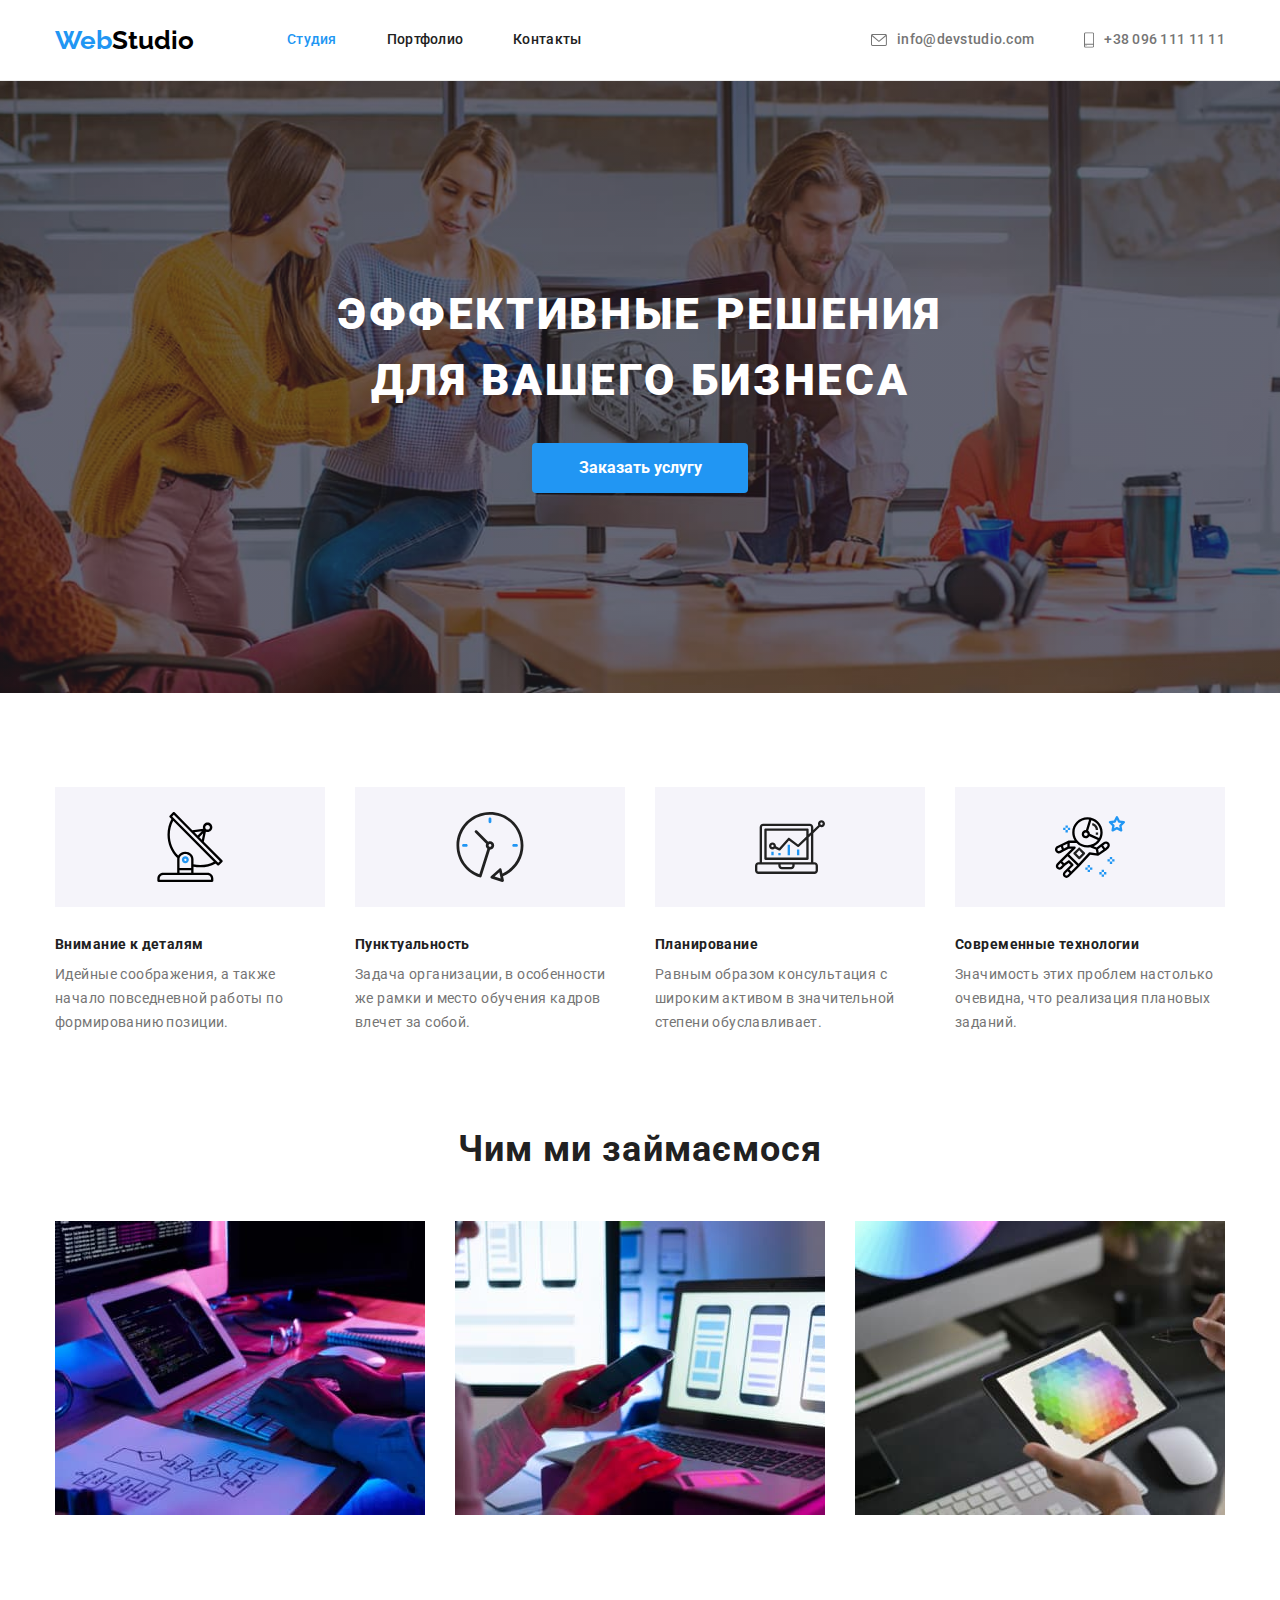
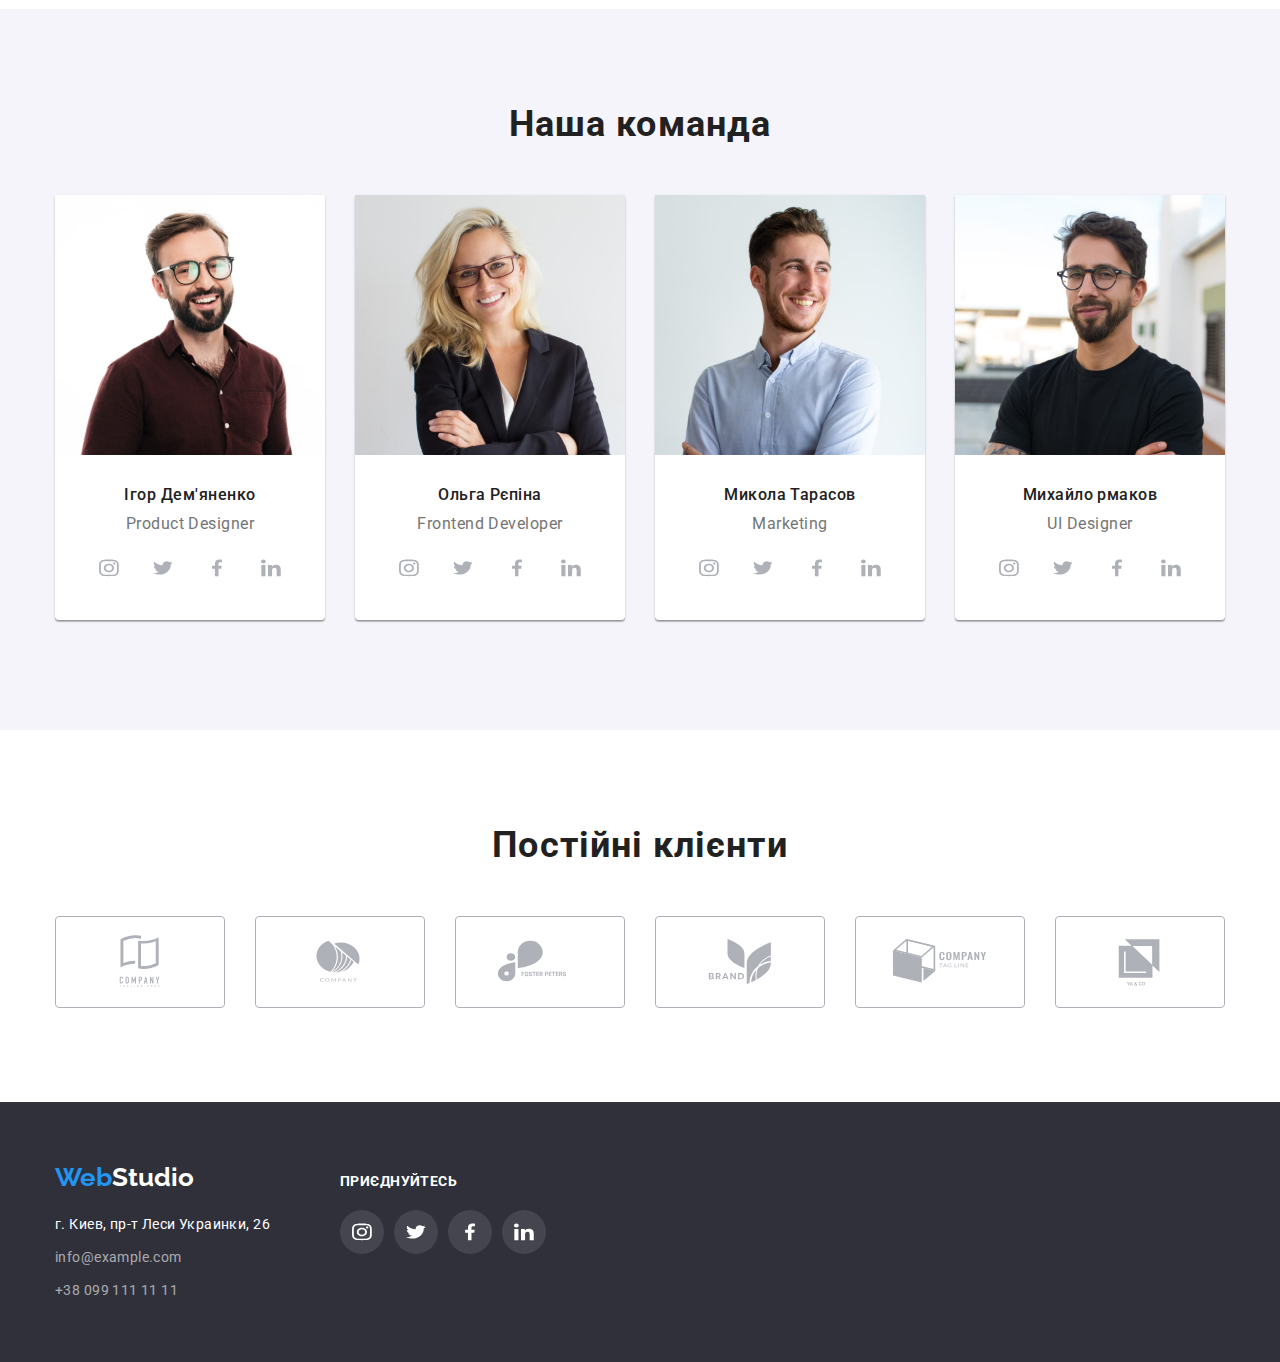
==== commit 8171d93b: "corr HW-4" ====
--- a/index.html
+++ b/index.html
@@ -41,7 +41,7 @@
         <ul class="header-auth list">
           <li class="auth-item">
             <a href="mailto:info@devstudio.com" class="header-contact link">
-              <svg class="header-icon" width="21" height="16">
+              <svg class="header-icon" width="16" height="12">
                 <use href="./images/symbol-defs.svg#icon-mail"></use>
               </svg>
               info@devstudio.com</a
@@ -49,7 +49,7 @@
           </li>
           <li class="auth-item">
             <a href="tel:+380961111111" class="header-contact link">
-              <svg class="header-icon" width="16" height="21">
+              <svg class="header-icon" width="10" height="16">
                 <use href="./images/symbol-defs.svg#icon-smartphone"></use>
               </svg>
               +38 096 111 11 11</a
@@ -323,66 +323,57 @@
           </ul>
         </div>
       </section>
+      <!-- постоянные клиенты -->
+      <section class="clients">
+        <div class="container">
+          <h3 class="client-title">Постійні клієнти</h3>
+          <ul class="client-list list">
+            <li class="client-item">
+              <a href="" class="client-link link">
+                <svg class="icon-logo" width="106" height="60">
+                  <use href="./images/symbol-defs.svg#icon-logo"></use>
+                </svg>
+              </a>
+            </li>
+            <li class="client-item">
+              <a href="" class="client-link link">
+                <svg class="icon-logo" width="106" height="60">
+                  <use href="./images/symbol-defs.svg#icon-logo-2"></use>
+                </svg>
+              </a>
+            </li>
+            <li class="client-item">
+              <a href="" class="client-link link">
+                <svg class="icon-logo" width="106" height="60">
+                  <use href="./images/symbol-defs.svg#icon-logo-3"></use>
+                </svg>
+              </a>
+            </li>
+            <li class="client-item">
+              <a href="" class="client-link link">
+                <svg class="icon-logo" width="106" height="60">
+                  <use href="./images/symbol-defs.svg#icon-logo-4"></use>
+                </svg>
+              </a>
+            </li>
+            <li class="client-item">
+              <a href="" class="client-link link">
+                <svg class="icon-logo" width="106" height="60">
+                  <use href="./images/symbol-defs.svg#icon-logo-5"></use>
+                </svg>
+              </a>
+            </li>
+            <li class="client-item">
+              <a href="" class="client-link link">
+                <svg class="icon-logo" width="106" height="60">
+                  <use href="./images/symbol-defs.svg#icon-logo-6"></use>
+                </svg>
+              </a>
+            </li>
+          </ul>
+        </div>
+      </section>
     </main>
-    <div class="container">
-      <h3 class="client-title">Постійні клієнти</h3>
-      <ul class="client-list list">
-        <li class="client-item">
-          <a href="" class="client-link link">
-            <div class="client">
-              <svg class="icon-logo" width="106" height="60">
-                <use href="./images/symbol-defs.svg#icon-logo"></use>
-              </svg>
-            </div>
-          </a>
-        </li>
-        <li class="client-item">
-          <a href="" class="client-link link">
-            <div class="client">
-              <svg class="icon-logo" width="106" height="60">
-                <use href="./images/symbol-defs.svg#icon-logo-2"></use>
-              </svg>
-            </div>
-          </a>
-        </li>
-        <li class="client-item">
-          <a href="" class="client-link link">
-            <div class="client">
-              <svg class="icon-logo" width="106" height="60">
-                <use href="./images/symbol-defs.svg#icon-logo-3"></use>
-              </svg>
-            </div>
-          </a>
-        </li>
-        <li class="client-item">
-          <a href="" class="client-link link">
-            <div class="client">
-              <svg class="icon-logo" width="106" height="60">
-                <use href="./images/symbol-defs.svg#icon-logo-4"></use>
-              </svg>
-            </div>
-          </a>
-        </li>
-        <li class="client-item">
-          <a href="" class="client-link link">
-            <div class="client">
-              <svg class="icon-logo" width="106" height="60">
-                <use href="./images/symbol-defs.svg#icon-logo-5"></use>
-              </svg>
-            </div>
-          </a>
-        </li>
-        <li class="client-item">
-          <a href="" class="client-link link">
-            <div class="client">
-              <svg class="icon-logo" width="106" height="60">
-                <use href="./images/symbol-defs.svg#icon-logo-6"></use>
-              </svg>
-            </div>
-          </a>
-        </li>
-      </ul>
-    </div>
     <!-- футер -->
     <footer class="footer">
       <div class="footer-container container">
--- a/css/styles.css
+++ b/css/styles.css
@@ -35,6 +35,7 @@
   max-width: 100%;
   height: auto;
 }
+
 .list {
   list-style: none;
 }
@@ -60,6 +61,7 @@
 .header-link:hover,
 .header-link:focus {
   color: var(--acсent-color);
+  outline: none;
 }
 
 .header-nav {
@@ -110,6 +112,7 @@
   border-bottom: 1px solid #ececec;
 }
 
+/* навигация авторизации */
 .header-auth {
   display: flex;
   gap: 50px;
@@ -130,9 +133,8 @@
 .header-contact:hover,
 .header-contact:focus {
   color: var(--acсent-color);
-}
-
-/* навигация авторизации */
+  outline: none;
+}
 
 .header-icon {
   margin-right: 10px;
@@ -185,6 +187,7 @@
 .hero-btn:focus {
   color: #ffffff;
   background-color: #188ce8;
+  outline: none;
 }
 
 /* ---наши преимущества, заголовок скрыт ----*/
@@ -273,11 +276,13 @@
 .soc-link:hover,
 .soc-link:focus {
   background-color: var(--acсent-color);
+  outline: none;
 }
 
 .soc-link:hover .soc-icon,
 .soc-link:focus .soc-icon {
   fill: var(--primary-white-color);
+  outline: none;
 }
 .soc-item {
   list-style-type: none;
@@ -334,22 +339,33 @@
   width: calc((100%-90px) / 4);
 }
 /* ------Постоянные клиенты */
-.client {
+.clients {
+  padding-bottom: 94px;
+  padding-top: 94px;
+}
+.client-link {
+  display: flex;
+  justify-content: center;
+  align-items: center;
+  gap: 30px;
+  border-style: solid;
+  border-radius: 4px;
+  border-width: 1px;
   width: 170px;
   height: 92px;
   border-color: #afb1b8;
-  border-style: solid;
-  display: flex;
-  justify-content: center;
-  align-items: center;
+  fill: #afb1b8;
+}
+.client-link:hover,
+.client-link:focus {
+  border-color: var(--acсent-color);
+  fill: var(--acсent-color);
+  outline: none;
+}
+
+.client-list {
+  display: flex;
   gap: 30px;
-  fill: #afb1b8;
-  border-radius: 4px;
-}
-.client-list {
-  display: flex;
-  gap: 30px;
-  padding-bottom: 94px;
 }
 .client-title {
   font-weight: 700;
@@ -358,7 +374,6 @@
   text-align: center;
   letter-spacing: 0.03em;
   color: var(--primary-text-color);
-  padding-top: 94px;
   padding-bottom: 50px;
 }
 .client:hover,
@@ -400,6 +415,7 @@
 .address-link:hover,
 .address-link:focus {
   color: var(--acсent-color);
+  outline: none;
 }
 .mail,
 .tel {
@@ -428,6 +444,9 @@
   color: #ffffff;
   margin-bottom: 20px;
 }
+.footer-list :not(:last-child) {
+  margin-right: 10px;
+}
 
 .footer-list {
   display: flex;
@@ -448,6 +467,7 @@
 .footer-link:hover,
 .footer-link:focus {
   background-color: var(--acсent-color);
+  outline: none;
 }
 
 /* Портфолио */
@@ -497,6 +517,7 @@
   line-height: 2;
   letter-spacing: 0.06em;
   margin-bottom: 4px;
+  text-decoration: none;
 }
 
 .picture-text {
@@ -504,6 +525,7 @@
   font-size: 16px;
   line-height: 1.88;
   letter-spacing: 0.03em;
+  text-decoration: none;
 }
 
 .card-content {
@@ -512,9 +534,13 @@
   border-top: 0;
 }
 
-.picture-item:hover,
-.picture-item:focus {
+.picture-link {
+  border-radius: 4px;
+  text-decoration: none;
+}
+.picture-link:hover,
+.picture-link:focus {
+  display: block;
   box-shadow: 0px 3px 1px rgba(0, 0, 0, 0.1), 0px 1px 2px rgba(0, 0, 0, 0.08),
     0px 2px 2px rgba(0, 0, 0, 0.12);
-  border-radius: 4px;
-}
+}
